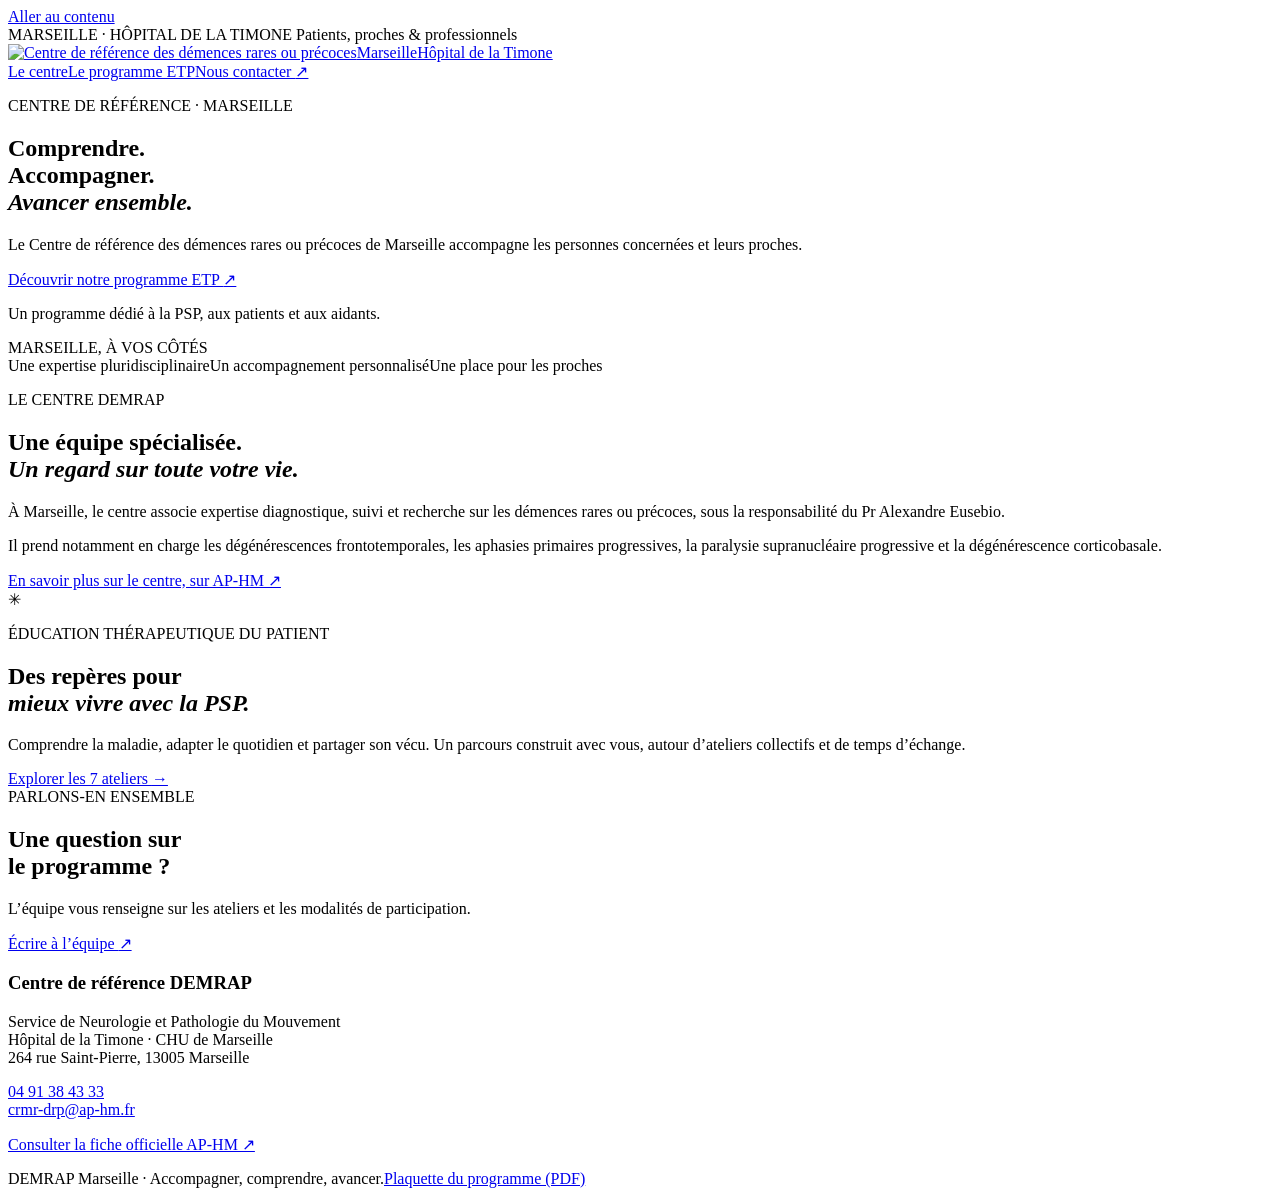
==== index.html @ 9a3f0b8b "Créer le site DEMRAP Marseille et les sept ateliers ETP" ====
<!doctype html><html lang="fr"><head><meta charset="utf-8"><meta name="viewport" content="width=device-width,initial-scale=1"><title>Centre de référence des démences rares ou précoces | DEMRAP Marseille</title><meta name="description" content="Le centre de référence des démences rares ou précoces de Marseille et son programme d’éducation thérapeutique PSP pour les patients et leurs proches."><link rel="icon" href="assets/favicon.svg" type="image/svg+xml"><link rel="stylesheet" href="assets/style.css"></head><body><a class="skip" href="#contenu">Aller au contenu</a><div class="topline">MARSEILLE · HÔPITAL DE LA TIMONE <span>Patients, proches & professionnels</span></div><header><a class="brand" href="index.html"><img class="official-logo" src="assets/logo-demrap.png" alt="Centre de référence des démences rares ou précoces"><span class="brand-location">Marseille<span class="brand-sub">Hôpital de la Timone</span></span></a><nav aria-label="Navigation principale"><a aria-current="page" href="index.html">Le centre</a><a  href="programme-etp.html">Le programme ETP</a><a class="nav-contact" href="#contact">Nous contacter <span aria-hidden="true">↗</span></a></nav></header><main id="contenu"><section class="hero wrap"><div><p class="eyebrow">CENTRE DE RÉFÉRENCE · MARSEILLE</p><h1>Comprendre.<br>Accompagner.<br><em>Avancer ensemble.</em></h1><p class="lead">Le Centre de référence des démences rares ou précoces de Marseille accompagne les personnes concernées et leurs proches.</p><a class="button" href="programme-etp.html">Découvrir notre programme ETP <span aria-hidden="true">↗</span></a><p class="small">Un programme dédié à la PSP, aux patients et aux aidants.</p></div><div class="art" role="img" aria-label="Illustration abstraite d’un paysage méditerranéen : soleil, collines et mer"><div class="sun"></div><div class="hill hill-back"></div><div class="hill hill-front"></div><div class="sea"></div><div class="wave w1"></div><div class="wave w2"></div><div class="arch"></div><span class="art-caption">MARSEILLE, À VOS CÔTÉS</span></div></section><div class="ribbon"><span>Une expertise pluridisciplinaire</span><span>Un accompagnement personnalisé</span><span>Une place pour les proches</span></div><section class="wrap centre"><div><p class="eyebrow">LE CENTRE DEMRAP</p><h2>Une équipe spécialisée.<br><em>Un regard sur toute votre vie.</em></h2></div><div><p>À Marseille, le centre associe expertise diagnostique, suivi et recherche sur les démences rares ou précoces, sous la responsabilité du Pr Alexandre Eusebio.</p><p>Il prend notamment en charge les dégénérescences frontotemporales, les aphasies primaires progressives, la paralysie supranucléaire progressive et la dégénérescence corticobasale.</p><a class="text-link" href="https://fr.ap-hm.fr/site/maladiesrares/crmr-constitutif-des-demences-rares-ou-precoces" target="_blank" rel="noopener">En savoir plus sur le centre, sur AP-HM ↗</a></div></section><section class="program-feature wrap"><div class="feature-symbol" aria-hidden="true">✳</div><div><p class="eyebrow">ÉDUCATION THÉRAPEUTIQUE DU PATIENT</p><h2>Des repères pour<br><em>mieux vivre avec la PSP.</em></h2><p>Comprendre la maladie, adapter le quotidien et partager son vécu. Un parcours construit avec vous, autour d’ateliers collectifs et de temps d’échange.</p><a class="button" href="programme-etp.html">Explorer les 7 ateliers <span aria-hidden="true">→</span></a></div></section></main><footer id="contact"><div><span class="eyebrow">PARLONS-EN ENSEMBLE</span><h2>Une question sur<br>le programme ?</h2><p>L’équipe vous renseigne sur les ateliers et les modalités de participation.</p><a class="button light" href="mailto:crmr-drp@ap-hm.fr">Écrire à l’équipe <span aria-hidden="true">↗</span></a></div><div class="contact-info"><h3>Centre de référence DEMRAP</h3><p>Service de Neurologie et Pathologie du Mouvement<br>Hôpital de la Timone · CHU de Marseille<br>264 rue Saint-Pierre, 13005 Marseille</p><a href="tel:+33491384333">04 91 38 43 33</a><br><a href="mailto:crmr-drp@ap-hm.fr">crmr-drp@ap-hm.fr</a><p><a href="https://fr.ap-hm.fr/site/maladiesrares/crmr-constitutif-des-demences-rares-ou-precoces" target="_blank" rel="noopener">Consulter la fiche officielle AP-HM ↗</a></p></div><div class="footer-bottom"><span>DEMRAP Marseille · Accompagner, comprendre, avancer.</span><a href="assets/programme-etp-psp.pdf">Plaquette du programme (PDF)</a></div></footer></body></html>
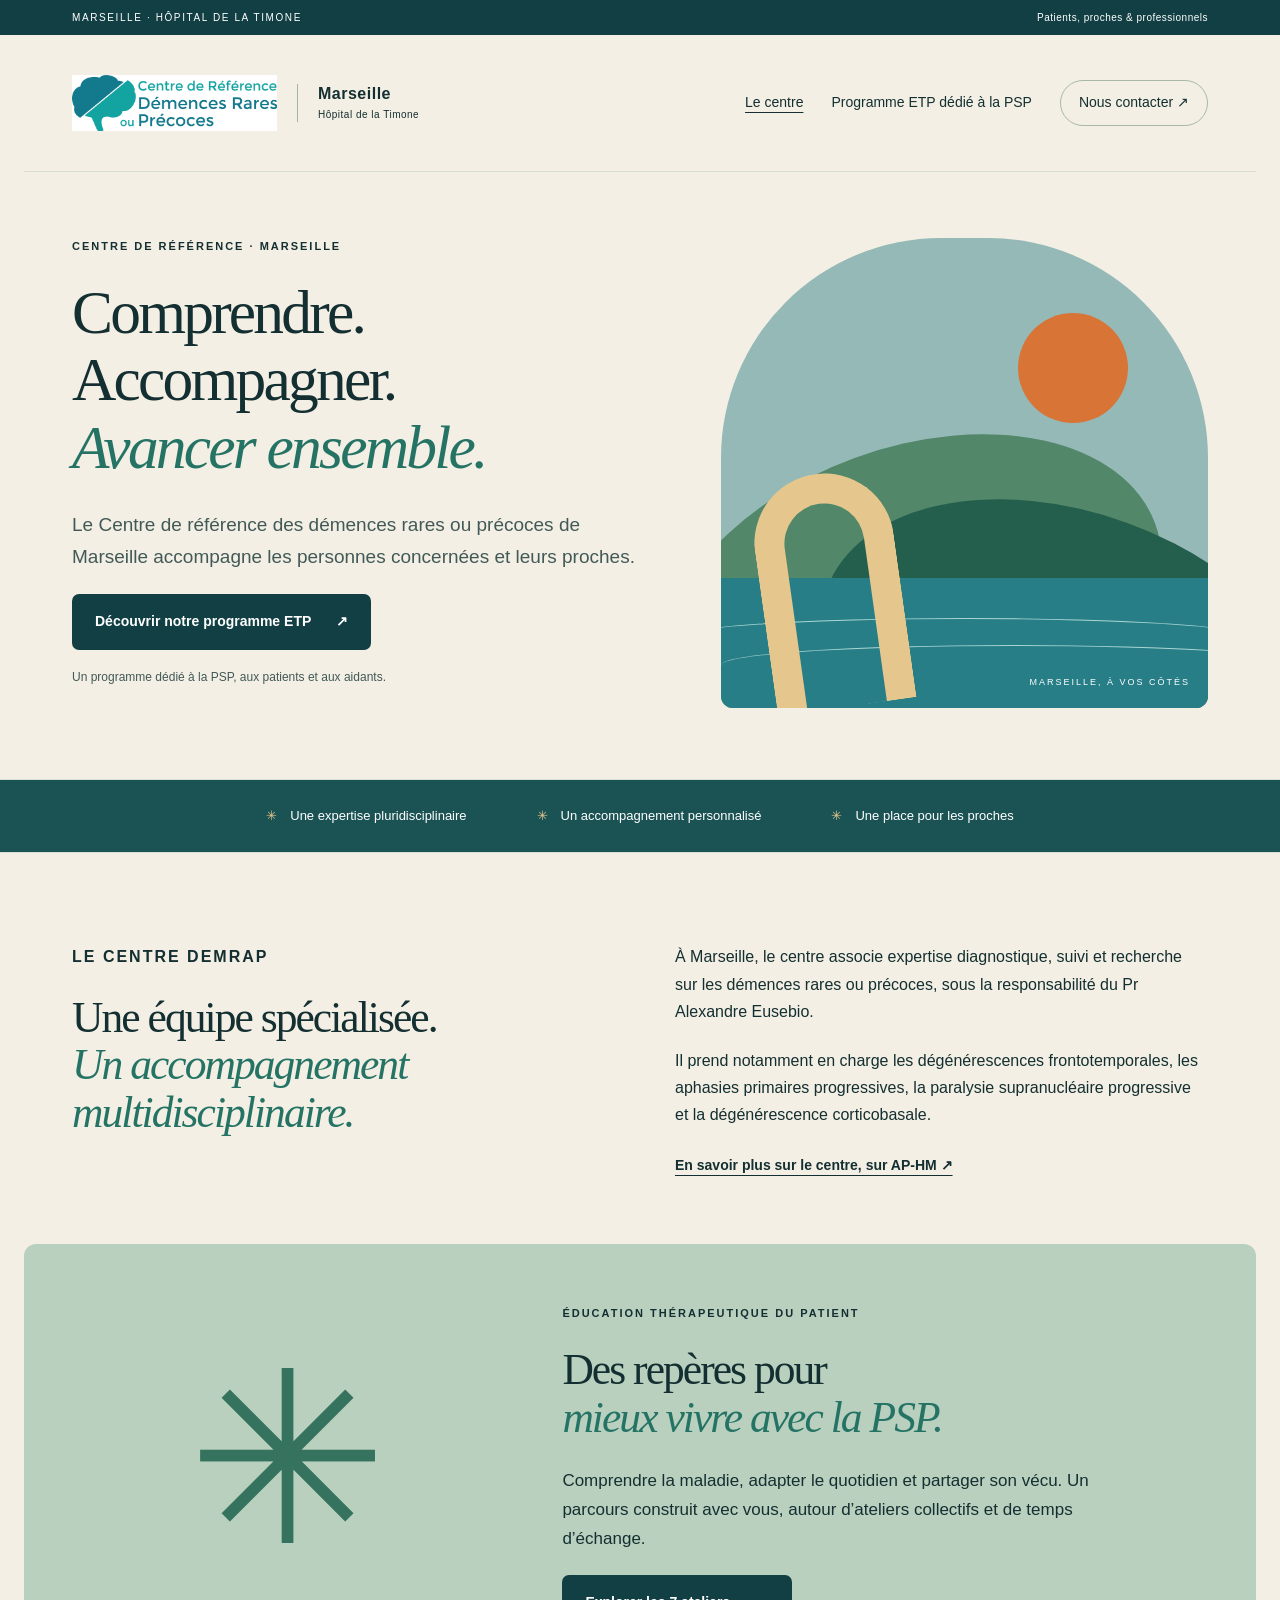
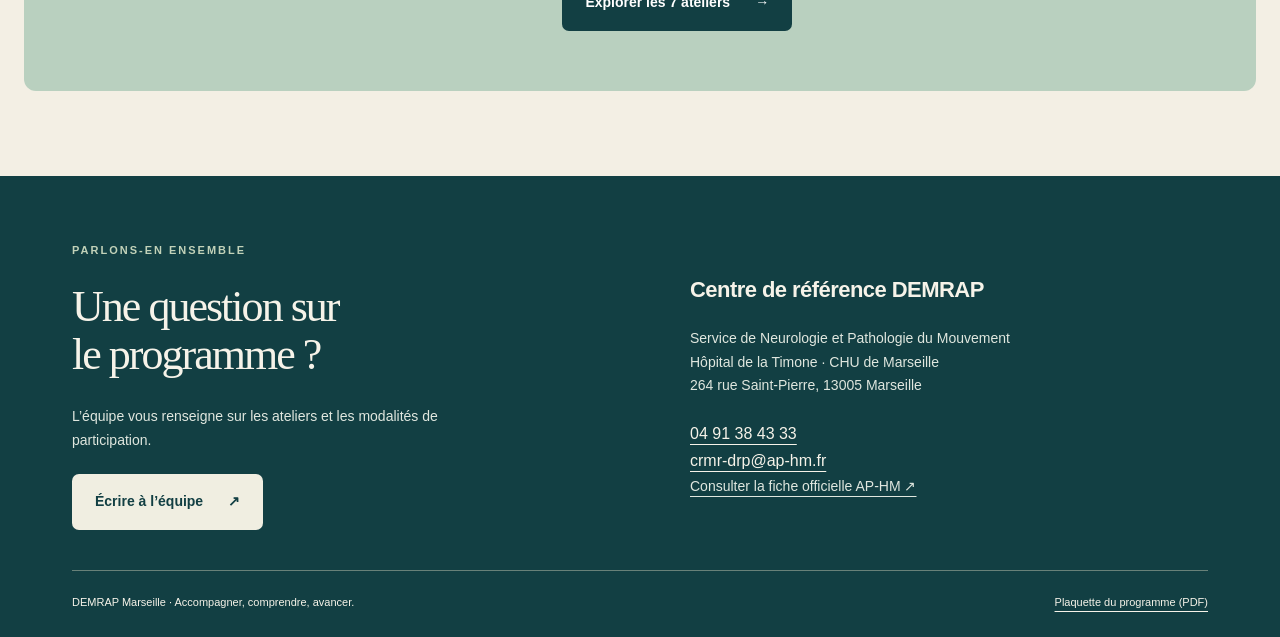
==== commit d6ee10b6: "Préciser le programme PSP et l’accompagnement multidisciplinaire" ====
--- a/index.html
+++ b/index.html
@@ -1 +1 @@
-<!doctype html><html lang="fr"><head><meta charset="utf-8"><meta name="viewport" content="width=device-width,initial-scale=1"><title>Centre de référence des démences rares ou précoces | DEMRAP Marseille</title><meta name="description" content="Le centre de référence des démences rares ou précoces de Marseille et son programme d’éducation thérapeutique PSP pour les patients et leurs proches."><link rel="icon" href="assets/favicon.svg" type="image/svg+xml"><link rel="stylesheet" href="assets/style.css"></head><body><a class="skip" href="#contenu">Aller au contenu</a><div class="topline">MARSEILLE · HÔPITAL DE LA TIMONE <span>Patients, proches & professionnels</span></div><header><a class="brand" href="index.html"><img class="official-logo" src="assets/logo-demrap.png" alt="Centre de référence des démences rares ou précoces"><span class="brand-location">Marseille<span class="brand-sub">Hôpital de la Timone</span></span></a><nav aria-label="Navigation principale"><a aria-current="page" href="index.html">Le centre</a><a  href="programme-etp.html">Le programme ETP</a><a class="nav-contact" href="#contact">Nous contacter <span aria-hidden="true">↗</span></a></nav></header><main id="contenu"><section class="hero wrap"><div><p class="eyebrow">CENTRE DE RÉFÉRENCE · MARSEILLE</p><h1>Comprendre.<br>Accompagner.<br><em>Avancer ensemble.</em></h1><p class="lead">Le Centre de référence des démences rares ou précoces de Marseille accompagne les personnes concernées et leurs proches.</p><a class="button" href="programme-etp.html">Découvrir notre programme ETP <span aria-hidden="true">↗</span></a><p class="small">Un programme dédié à la PSP, aux patients et aux aidants.</p></div><div class="art" role="img" aria-label="Illustration abstraite d’un paysage méditerranéen : soleil, collines et mer"><div class="sun"></div><div class="hill hill-back"></div><div class="hill hill-front"></div><div class="sea"></div><div class="wave w1"></div><div class="wave w2"></div><div class="arch"></div><span class="art-caption">MARSEILLE, À VOS CÔTÉS</span></div></section><div class="ribbon"><span>Une expertise pluridisciplinaire</span><span>Un accompagnement personnalisé</span><span>Une place pour les proches</span></div><section class="wrap centre"><div><p class="eyebrow">LE CENTRE DEMRAP</p><h2>Une équipe spécialisée.<br><em>Un regard sur toute votre vie.</em></h2></div><div><p>À Marseille, le centre associe expertise diagnostique, suivi et recherche sur les démences rares ou précoces, sous la responsabilité du Pr Alexandre Eusebio.</p><p>Il prend notamment en charge les dégénérescences frontotemporales, les aphasies primaires progressives, la paralysie supranucléaire progressive et la dégénérescence corticobasale.</p><a class="text-link" href="https://fr.ap-hm.fr/site/maladiesrares/crmr-constitutif-des-demences-rares-ou-precoces" target="_blank" rel="noopener">En savoir plus sur le centre, sur AP-HM ↗</a></div></section><section class="program-feature wrap"><div class="feature-symbol" aria-hidden="true">✳</div><div><p class="eyebrow">ÉDUCATION THÉRAPEUTIQUE DU PATIENT</p><h2>Des repères pour<br><em>mieux vivre avec la PSP.</em></h2><p>Comprendre la maladie, adapter le quotidien et partager son vécu. Un parcours construit avec vous, autour d’ateliers collectifs et de temps d’échange.</p><a class="button" href="programme-etp.html">Explorer les 7 ateliers <span aria-hidden="true">→</span></a></div></section></main><footer id="contact"><div><span class="eyebrow">PARLONS-EN ENSEMBLE</span><h2>Une question sur<br>le programme ?</h2><p>L’équipe vous renseigne sur les ateliers et les modalités de participation.</p><a class="button light" href="mailto:crmr-drp@ap-hm.fr">Écrire à l’équipe <span aria-hidden="true">↗</span></a></div><div class="contact-info"><h3>Centre de référence DEMRAP</h3><p>Service de Neurologie et Pathologie du Mouvement<br>Hôpital de la Timone · CHU de Marseille<br>264 rue Saint-Pierre, 13005 Marseille</p><a href="tel:+33491384333">04 91 38 43 33</a><br><a href="mailto:crmr-drp@ap-hm.fr">crmr-drp@ap-hm.fr</a><p><a href="https://fr.ap-hm.fr/site/maladiesrares/crmr-constitutif-des-demences-rares-ou-precoces" target="_blank" rel="noopener">Consulter la fiche officielle AP-HM ↗</a></p></div><div class="footer-bottom"><span>DEMRAP Marseille · Accompagner, comprendre, avancer.</span><a href="assets/programme-etp-psp.pdf">Plaquette du programme (PDF)</a></div></footer></body></html>+<!doctype html><html lang="fr"><head><meta charset="utf-8"><meta name="viewport" content="width=device-width,initial-scale=1"><title>Centre de référence des démences rares ou précoces | DEMRAP Marseille</title><meta name="description" content="Le centre de référence des démences rares ou précoces de Marseille et son programme d’éducation thérapeutique PSP pour les patients et leurs proches."><link rel="icon" href="assets/favicon.svg" type="image/svg+xml"><link rel="stylesheet" href="assets/style.css"></head><body><a class="skip" href="#contenu">Aller au contenu</a><div class="topline">MARSEILLE · HÔPITAL DE LA TIMONE <span>Patients, proches & professionnels</span></div><header><a class="brand" href="index.html"><img class="official-logo" src="assets/logo-demrap.png" alt="Centre de référence des démences rares ou précoces"><span class="brand-location">Marseille<span class="brand-sub">Hôpital de la Timone</span></span></a><nav aria-label="Navigation principale"><a aria-current="page" href="index.html">Le centre</a><a  href="programme-etp.html">Programme ETP dédié à la PSP</a><a class="nav-contact" href="#contact">Nous contacter <span aria-hidden="true">↗</span></a></nav></header><main id="contenu"><section class="hero wrap"><div><p class="eyebrow">CENTRE DE RÉFÉRENCE · MARSEILLE</p><h1>Comprendre.<br>Accompagner.<br><em>Avancer ensemble.</em></h1><p class="lead">Le Centre de référence des démences rares ou précoces de Marseille accompagne les personnes concernées et leurs proches.</p><a class="button" href="programme-etp.html">Découvrir notre programme ETP <span aria-hidden="true">↗</span></a><p class="small">Un programme dédié à la PSP, aux patients et aux aidants.</p></div><div class="art" role="img" aria-label="Illustration abstraite d’un paysage méditerranéen : soleil, collines et mer"><div class="sun"></div><div class="hill hill-back"></div><div class="hill hill-front"></div><div class="sea"></div><div class="wave w1"></div><div class="wave w2"></div><div class="arch"></div><span class="art-caption">MARSEILLE, À VOS CÔTÉS</span></div></section><div class="ribbon"><span>Une expertise pluridisciplinaire</span><span>Un accompagnement personnalisé</span><span>Une place pour les proches</span></div><section class="wrap centre"><div><p class="eyebrow">LE CENTRE DEMRAP</p><h2>Une équipe spécialisée.<br><em>Un accompagnement multidisciplinaire.</em></h2></div><div><p>À Marseille, le centre associe expertise diagnostique, suivi et recherche sur les démences rares ou précoces, sous la responsabilité du Pr Alexandre Eusebio.</p><p>Il prend notamment en charge les dégénérescences frontotemporales, les aphasies primaires progressives, la paralysie supranucléaire progressive et la dégénérescence corticobasale.</p><a class="text-link" href="https://fr.ap-hm.fr/site/maladiesrares/crmr-constitutif-des-demences-rares-ou-precoces" target="_blank" rel="noopener">En savoir plus sur le centre, sur AP-HM ↗</a></div></section><section class="program-feature wrap"><div class="feature-symbol" aria-hidden="true">✳</div><div><p class="eyebrow">ÉDUCATION THÉRAPEUTIQUE DU PATIENT</p><h2>Des repères pour<br><em>mieux vivre avec la PSP.</em></h2><p>Comprendre la maladie, adapter le quotidien et partager son vécu. Un parcours construit avec vous, autour d’ateliers collectifs et de temps d’échange.</p><a class="button" href="programme-etp.html">Explorer les 7 ateliers <span aria-hidden="true">→</span></a></div></section></main><footer id="contact"><div><span class="eyebrow">PARLONS-EN ENSEMBLE</span><h2>Une question sur<br>le programme ?</h2><p>L’équipe vous renseigne sur les ateliers et les modalités de participation.</p><a class="button light" href="mailto:crmr-drp@ap-hm.fr">Écrire à l’équipe <span aria-hidden="true">↗</span></a></div><div class="contact-info"><h3>Centre de référence DEMRAP</h3><p>Service de Neurologie et Pathologie du Mouvement<br>Hôpital de la Timone · CHU de Marseille<br>264 rue Saint-Pierre, 13005 Marseille</p><a href="tel:+33491384333">04 91 38 43 33</a><br><a href="mailto:crmr-drp@ap-hm.fr">crmr-drp@ap-hm.fr</a><p><a href="https://fr.ap-hm.fr/site/maladiesrares/crmr-constitutif-des-demences-rares-ou-precoces" target="_blank" rel="noopener">Consulter la fiche officielle AP-HM ↗</a></p></div><div class="footer-bottom"><span>DEMRAP Marseille · Accompagner, comprendre, avancer.</span><a href="assets/programme-etp-psp.pdf">Plaquette du programme (PDF)</a></div></footer></body></html>
--- a/assets/style.css
+++ b/assets/style.css
@@ -0,0 +1,3 @@
+:root{--ink:#142f31;--green:#123f43;--paper:#f3efe4;--muted:#425957;--line:#d8ded5;--peach:#e9b39b;--mint:#b9d0bf}*{box-sizing:border-box}html{scroll-behavior:smooth;scroll-padding-top:25px}body{margin:0;background:var(--paper);color:var(--ink);font-family:Arial,Helvetica,sans-serif;font-size:17px;line-height:1.7}a{color:inherit;text-underline-offset:5px}a:focus-visible{outline:3px solid #ab5435;outline-offset:6px}h1,h2,h3,p{margin-top:0}h1,h2{font-family:Georgia,'Times New Roman',serif;font-weight:400;line-height:1.1;letter-spacing:-.045em}h1{font-size:clamp(42px,4.8vw,70px);margin-bottom:28px}h2{font-size:clamp(34px,3.4vw,48px);margin-bottom:25px}h3{font-size:22px;line-height:1.3;letter-spacing:-.025em}em{color:#247364;font-weight:400}p{margin-bottom:22px}.wrap{max-width:1232px;margin:auto;padding-left:48px;padding-right:48px}.topline{background:var(--green);color:white;padding:9px max(48px,calc((100vw - 1136px)/2));display:flex;justify-content:space-between;font-size:10px;letter-spacing:1.6px}.topline span{letter-spacing:.5px}header{max-width:1232px;margin:auto;padding:27px 48px;display:flex;align-items:center;justify-content:space-between;border-bottom:1px solid var(--line);gap:25px}.brand{text-decoration:none;font-size:24px;font-weight:bold;letter-spacing:2px;display:flex;gap:13px;align-items:center;line-height:1.25}.brand-icon{font-size:50px;line-height:1;color:#668672}.brand-sub{display:block;font-weight:400;font-size:10px;letter-spacing:.5px;margin-top:5px}nav{display:flex;gap:28px;align-items:center}nav a{text-decoration:none;font-size:14px}nav a[aria-current]{text-decoration:underline}.nav-contact{border:1px solid #a9b7aa;border-radius:30px;padding:10px 18px}.hero{display:grid;grid-template-columns:1.2fr 1fr;gap:65px;align-items:center;padding-top:65px;padding-bottom:70px}.eyebrow{font-size:11px;font-weight:bold;letter-spacing:2px;margin-bottom:23px;display:block}.lead{font-size:19px;line-height:1.65;max-width:690px;color:var(--muted)}.button{display:inline-flex;align-items:center;justify-content:space-between;gap:25px;background:var(--green);color:white;border-radius:7px;padding:16px 23px;text-decoration:none;font-size:14px;font-weight:bold;transition:background .2s,transform .2s}.button:hover{background:#38675e;transform:translateY(-2px)}.small{font-size:12px;color:var(--muted);margin-top:17px}.art{position:relative;overflow:hidden;height:470px;border-radius:220px 220px 12px 12px;background:#94b9b6;isolation:isolate}.sun{position:absolute;width:110px;height:110px;border-radius:50%;background:#d97437;top:75px;right:80px}.hill{position:absolute;width:520px;height:330px;border-radius:50%;transform:rotate(-20deg)}.hill-back{background:#52876a;top:210px;left:-70px}.hill-front{background:#245f4d;top:275px;left:90px;transform:rotate(20deg)}.sea{position:absolute;bottom:0;height:130px;width:100%;background:#287e87}.wave{position:absolute;bottom:50px;left:-10%;width:120%;height:40px;border-top:1px solid #e7efe6;border-radius:50%}.w2{bottom:23px;left:0}.arch{position:absolute;bottom:0;left:40px;width:140px;height:235px;border:30px solid #e5c78d;border-bottom:0;border-radius:90px 90px 0 0;transform:rotate(-8deg)}.art-caption{position:absolute;bottom:18px;right:18px;font-size:9px;letter-spacing:2px}.ribbon{display:flex;justify-content:center;gap:70px;padding:25px 30px;border-block:1px solid var(--line);font-size:13px}.ribbon span:before{content:'✳';margin-right:13px;color:#708b6e}.centre{display:grid;grid-template-columns:1fr 1fr;gap:70px;padding-top:90px;padding-bottom:65px}.centre p{font-size:16px}.text-link{font-size:14px;font-weight:bold}.program-feature{background:var(--mint);border-radius:12px;margin-bottom:85px;padding-top:60px;padding-bottom:60px;display:grid;grid-template-columns:.8fr 1.2fr;gap:60px}.feature-symbol{font-size:240px;text-align:center;line-height:1.3;color:#35735e}.program-feature p{max-width:580px}footer{background:var(--green);color:#f6f3e9;padding:65px max(48px,calc((100vw - 1136px)/2)) 25px;display:grid;grid-template-columns:1fr 1fr;gap:40px 100px}footer h2{font-size:44px}footer p{font-size:14px;max-width:400px;color:#e0e7df}footer .eyebrow{color:#c2d2b9}.light{background:#f0eee1;color:var(--green)}.light:hover{background:#dfe5d4}.contact-info{padding-top:35px;font-size:16px}.footer-bottom{grid-column:1/-1;border-top:1px solid #688179;padding-top:22px;display:flex;justify-content:space-between;font-size:11px}.page-intro{padding-top:40px;padding-bottom:55px}.breadcrumb{font-size:13px;display:inline-block;margin-bottom:32px;text-decoration:none}.page-intro .eyebrow{margin-top:12px}.journey{display:grid;grid-template-columns:repeat(3,1fr);gap:35px;padding-top:35px;padding-bottom:30px;background:var(--mint);border-radius:10px}.journey span{font-size:10px;font-weight:bold;letter-spacing:1.5px}.journey h3{margin-top:15px;font-size:20px}.journey p{font-size:14px}.ateliers{padding-top:70px;padding-bottom:70px}.section-title{display:flex;justify-content:space-between;align-items:center}.section-title p{font-size:13px}.workshops{list-style:none;padding:0;margin:0;border-top:1px solid var(--line)}.workshop{display:grid;grid-template-columns:36px 75px 1fr 30px;gap:24px;align-items:center;text-decoration:none;padding:30px 10px;border-bottom:1px solid var(--line);transition:background .2s}.workshop:hover{background:var(--mint)}.number{align-self:start;font-size:12px}.workshop-icon{display:grid;place-items:center;background:#a9c9b4;width:70px;height:80px;border-radius:40px 40px 6px 6px;font-size:40px}.workshops li:nth-child(3n+2) .workshop-icon{background:#e4b88f}.workshops li:nth-child(3n) .workshop-icon{background:#a0cbd0}.workshop .eyebrow{font-size:9px;margin-bottom:8px}.workshop h3{margin-bottom:10px;font-size:23px}.workshop p{font-size:14px;margin:0;color:var(--muted)}.arrow{font-size:28px}.detail-intro{padding-top:35px;padding-bottom:45px}.detail-intro h1{max-width:1000px;font-size:clamp(38px,4.6vw,62px)}.tags{display:flex;flex-wrap:wrap;gap:10px}.tags span{border:1px solid #c9d4c8;padding:6px 15px;border-radius:30px;font-size:12px}.detail-grid{display:grid;grid-template-columns:1fr 300px;gap:80px;padding-bottom:60px}.detail-grid article section{padding:36px 0;border-top:1px solid var(--line)}.detail-grid h2{font-size:35px}.detail-grid h3{font-size:20px;margin-top:28px}.detail-grid article p,.objectives{font-size:16px}.objectives{padding-left:22px}.objectives li{padding-left:10px;margin-bottom:16px}aside{align-self:start;background:var(--mint);padding:30px;border-radius:130px 130px 10px 10px;font-size:14px}aside h2{font-size:30px!important}.aside-symbol{text-align:center;font-size:75px;margin:0 0 15px;color:#255e4d}aside hr{border:0;border-top:1px solid #bfcbbc;margin:25px 0}.next{border-top:1px solid var(--line);justify-content:space-between;padding-top:28px;padding-bottom:45px}.skip{position:absolute;left:10px;top:-100px;z-index:10;padding:10px;background:white}.skip:focus{top:10px}@media(min-width:1300px){.program-feature,.journey{max-width:1136px}}@media(max-width:850px){.wrap{padding-left:25px;padding-right:25px}header{padding:20px 25px;flex-wrap:wrap}nav{gap:20px}.hero{gap:30px}.art{height:390px}.ribbon{gap:20px;font-size:11px}.centre{gap:30px}.program-feature{border-radius:0;gap:25px}.feature-symbol{font-size:180px}.detail-grid{gap:30px;grid-template-columns:1fr 240px}footer{padding:45px 25px 25px;gap:35px}.topline{padding:8px 25px}}@media(max-width:600px){body{font-size:16px}.topline span{display:none}header{gap:20px}header nav{width:100%;justify-content:space-between;gap:8px}nav a{font-size:12px}.nav-contact{padding:7px 10px}.hero{grid-template-columns:1fr;padding-top:40px;gap:30px;padding-bottom:35px}.hero h1{font-size:45px}.hero .button{font-size:12px;padding:15px}.art{height:290px;border-radius:150px 150px 8px 8px}.sun{top:35px;width:80px;height:80px}.hill-back{top:140px}.hill-front{top:190px}.arch{height:160px;width:110px;border-width:23px}.sea{height:80px}.ribbon{flex-direction:column;gap:8px;padding:20px 25px}.centre{grid-template-columns:1fr;gap:8px;padding-top:45px;padding-bottom:35px}.program-feature{grid-template-columns:1fr;padding-top:30px;padding-bottom:35px;margin-bottom:35px;gap:0}.feature-symbol{font-size:95px;text-align:left;line-height:1}.lead{font-size:17px}footer{grid-template-columns:1fr}footer h2{font-size:36px}.contact-info{padding-top:0}.footer-bottom{flex-direction:column;gap:15px}.journey{grid-template-columns:1fr;gap:8px;border-radius:0}.journey article{border-bottom:1px solid var(--line)}.section-title{align-items:start;gap:15px}.workshop{grid-template-columns:25px 1fr 20px;gap:10px;padding:24px 0}.workshop-icon{display:none}.workshop h3{font-size:20px}.workshop .eyebrow{font-size:8px}.detail-grid{grid-template-columns:1fr}.detail-grid aside{border-radius:10px}.detail-intro h1{font-size:39px}.detail-grid h2{font-size:31px}.next{gap:20px}.next a{font-size:12px}.page-intro{padding-bottom:35px}.ateliers{padding-top:40px}}@media(prefers-reduced-motion:reduce){html{scroll-behavior:auto}*{transition:none!important}}@media print{header,.topline,footer,.next,.button{display:none}.detail-grid{display:block}body{background:white;color:black}aside{break-inside:avoid}.wrap{padding:0}h1{font-size:32px}}
+
+.official-logo{width:205px;height:82px;object-fit:contain}.brand{gap:20px}.brand-location{font-size:16px;letter-spacing:.5px;border-left:1px solid #a1b4ac;padding-left:20px}.art-caption{color:white}.ribbon{background:#1b5355;color:#fff}.ribbon span:before{color:#e5c78d}.wave{border-color:#a9d6d4}.brand-sub{font-size:10px}@media(max-width:600px){.official-logo{width:170px;height:70px}.brand-location{font-size:14px;padding-left:15px}.brand{gap:15px}}
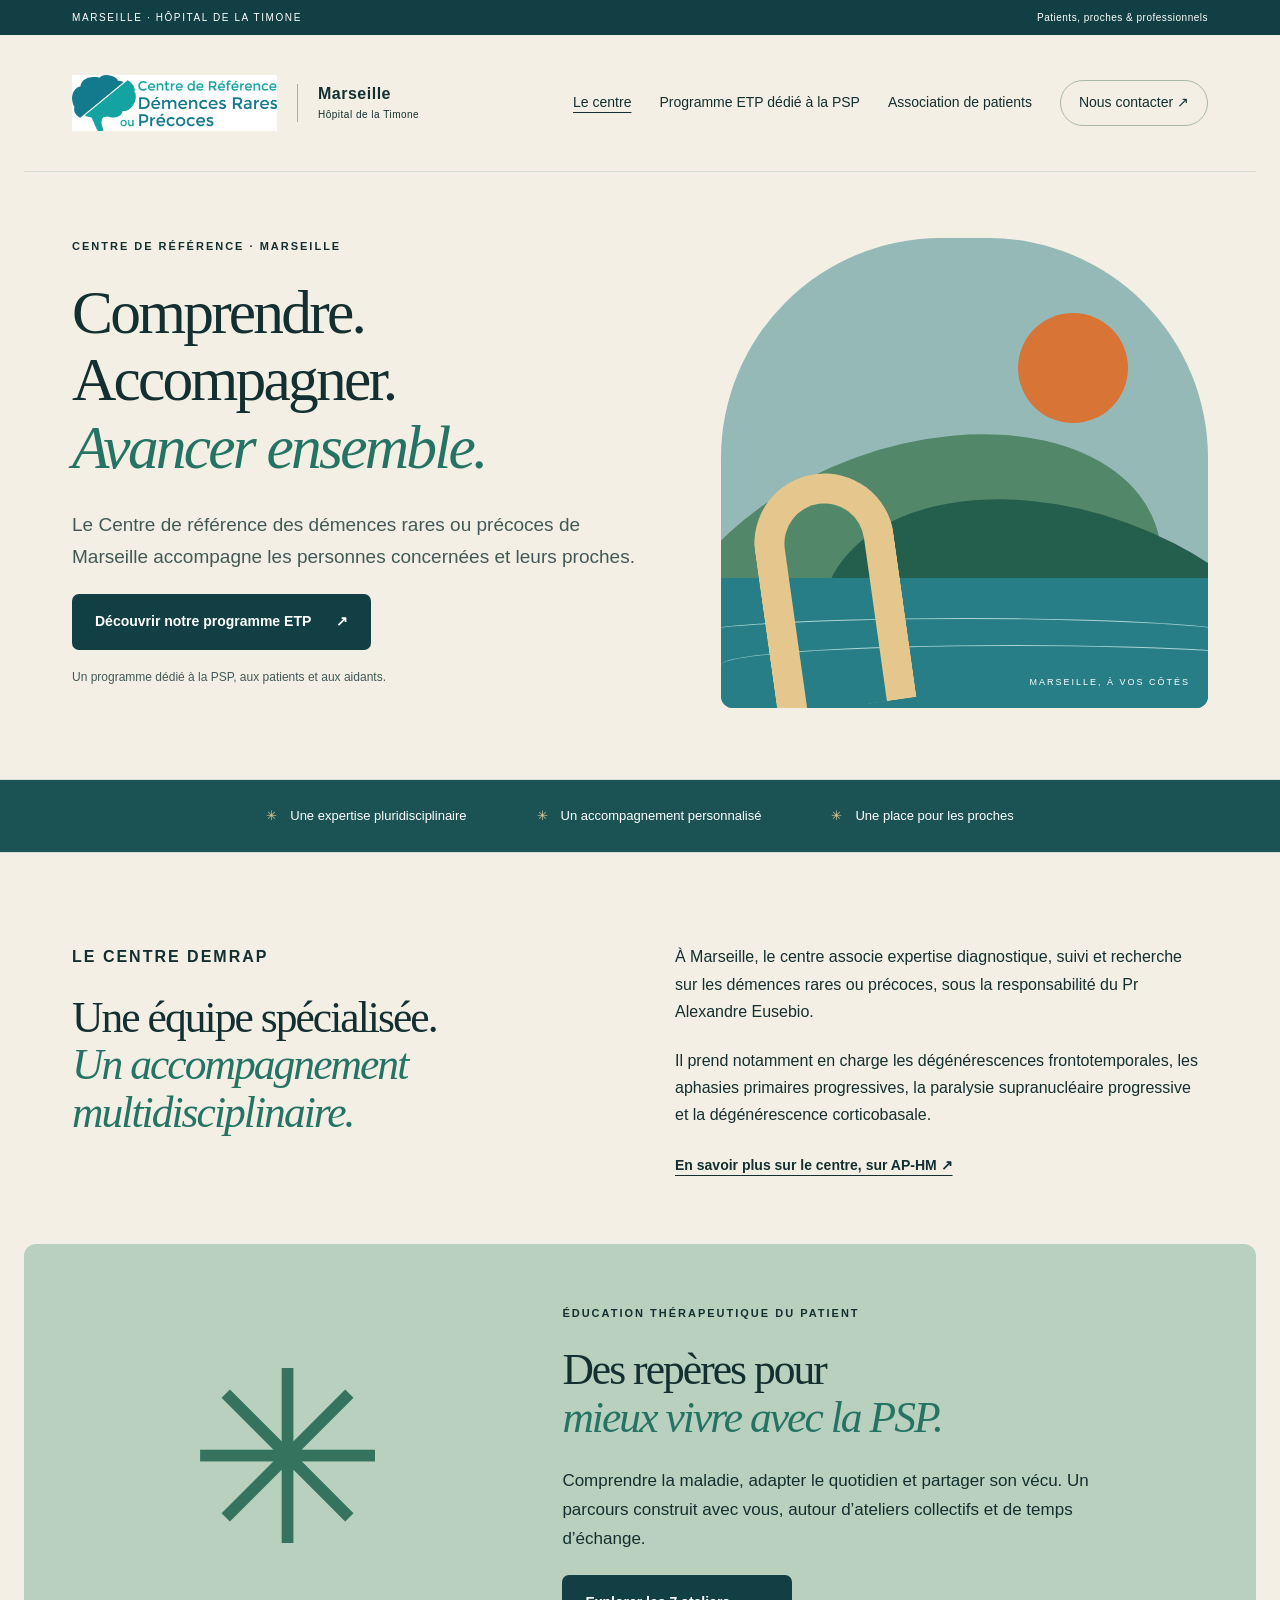
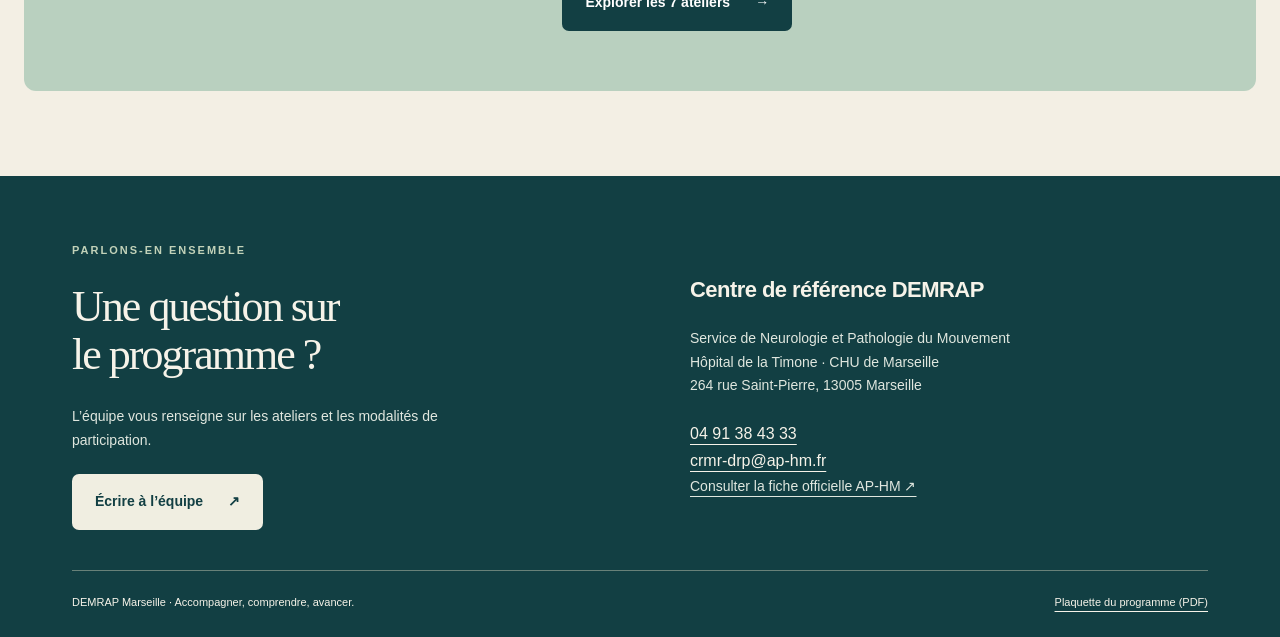
==== commit e1c88399: "Ajouter la page PSP France et son contact direct" ====
--- a/index.html
+++ b/index.html
@@ -1 +1 @@
-<!doctype html><html lang="fr"><head><meta charset="utf-8"><meta name="viewport" content="width=device-width,initial-scale=1"><title>Centre de référence des démences rares ou précoces | DEMRAP Marseille</title><meta name="description" content="Le centre de référence des démences rares ou précoces de Marseille et son programme d’éducation thérapeutique PSP pour les patients et leurs proches."><link rel="icon" href="assets/favicon.svg" type="image/svg+xml"><link rel="stylesheet" href="assets/style.css"></head><body><a class="skip" href="#contenu">Aller au contenu</a><div class="topline">MARSEILLE · HÔPITAL DE LA TIMONE <span>Patients, proches & professionnels</span></div><header><a class="brand" href="index.html"><img class="official-logo" src="assets/logo-demrap.png" alt="Centre de référence des démences rares ou précoces"><span class="brand-location">Marseille<span class="brand-sub">Hôpital de la Timone</span></span></a><nav aria-label="Navigation principale"><a aria-current="page" href="index.html">Le centre</a><a  href="programme-etp.html">Programme ETP dédié à la PSP</a><a class="nav-contact" href="#contact">Nous contacter <span aria-hidden="true">↗</span></a></nav></header><main id="contenu"><section class="hero wrap"><div><p class="eyebrow">CENTRE DE RÉFÉRENCE · MARSEILLE</p><h1>Comprendre.<br>Accompagner.<br><em>Avancer ensemble.</em></h1><p class="lead">Le Centre de référence des démences rares ou précoces de Marseille accompagne les personnes concernées et leurs proches.</p><a class="button" href="programme-etp.html">Découvrir notre programme ETP <span aria-hidden="true">↗</span></a><p class="small">Un programme dédié à la PSP, aux patients et aux aidants.</p></div><div class="art" role="img" aria-label="Illustration abstraite d’un paysage méditerranéen : soleil, collines et mer"><div class="sun"></div><div class="hill hill-back"></div><div class="hill hill-front"></div><div class="sea"></div><div class="wave w1"></div><div class="wave w2"></div><div class="arch"></div><span class="art-caption">MARSEILLE, À VOS CÔTÉS</span></div></section><div class="ribbon"><span>Une expertise pluridisciplinaire</span><span>Un accompagnement personnalisé</span><span>Une place pour les proches</span></div><section class="wrap centre"><div><p class="eyebrow">LE CENTRE DEMRAP</p><h2>Une équipe spécialisée.<br><em>Un accompagnement multidisciplinaire.</em></h2></div><div><p>À Marseille, le centre associe expertise diagnostique, suivi et recherche sur les démences rares ou précoces, sous la responsabilité du Pr Alexandre Eusebio.</p><p>Il prend notamment en charge les dégénérescences frontotemporales, les aphasies primaires progressives, la paralysie supranucléaire progressive et la dégénérescence corticobasale.</p><a class="text-link" href="https://fr.ap-hm.fr/site/maladiesrares/crmr-constitutif-des-demences-rares-ou-precoces" target="_blank" rel="noopener">En savoir plus sur le centre, sur AP-HM ↗</a></div></section><section class="program-feature wrap"><div class="feature-symbol" aria-hidden="true">✳</div><div><p class="eyebrow">ÉDUCATION THÉRAPEUTIQUE DU PATIENT</p><h2>Des repères pour<br><em>mieux vivre avec la PSP.</em></h2><p>Comprendre la maladie, adapter le quotidien et partager son vécu. Un parcours construit avec vous, autour d’ateliers collectifs et de temps d’échange.</p><a class="button" href="programme-etp.html">Explorer les 7 ateliers <span aria-hidden="true">→</span></a></div></section></main><footer id="contact"><div><span class="eyebrow">PARLONS-EN ENSEMBLE</span><h2>Une question sur<br>le programme ?</h2><p>L’équipe vous renseigne sur les ateliers et les modalités de participation.</p><a class="button light" href="mailto:crmr-drp@ap-hm.fr">Écrire à l’équipe <span aria-hidden="true">↗</span></a></div><div class="contact-info"><h3>Centre de référence DEMRAP</h3><p>Service de Neurologie et Pathologie du Mouvement<br>Hôpital de la Timone · CHU de Marseille<br>264 rue Saint-Pierre, 13005 Marseille</p><a href="tel:+33491384333">04 91 38 43 33</a><br><a href="mailto:crmr-drp@ap-hm.fr">crmr-drp@ap-hm.fr</a><p><a href="https://fr.ap-hm.fr/site/maladiesrares/crmr-constitutif-des-demences-rares-ou-precoces" target="_blank" rel="noopener">Consulter la fiche officielle AP-HM ↗</a></p></div><div class="footer-bottom"><span>DEMRAP Marseille · Accompagner, comprendre, avancer.</span><a href="assets/programme-etp-psp.pdf">Plaquette du programme (PDF)</a></div></footer></body></html>+<!doctype html><html lang="fr"><head><meta charset="utf-8"><meta name="viewport" content="width=device-width,initial-scale=1"><title>Centre de référence des démences rares ou précoces | DEMRAP Marseille</title><meta name="description" content="Le centre de référence des démences rares ou précoces de Marseille et son programme d’éducation thérapeutique PSP pour les patients et leurs proches."><link rel="icon" href="assets/favicon.svg" type="image/svg+xml"><link rel="stylesheet" href="assets/style.css"><link rel="stylesheet" href="assets/association.css"></head><body><a class="skip" href="#contenu">Aller au contenu</a><div class="topline">MARSEILLE · HÔPITAL DE LA TIMONE <span>Patients, proches & professionnels</span></div><header><a class="brand" href="index.html"><img class="official-logo" src="assets/logo-demrap.png" alt="Centre de référence des démences rares ou précoces"><span class="brand-location">Marseille<span class="brand-sub">Hôpital de la Timone</span></span></a><nav aria-label="Navigation principale"><a aria-current="page" href="index.html">Le centre</a><a  href="programme-etp.html">Programme ETP dédié à la PSP</a><a  href="association-patients.html">Association de patients</a><a class="nav-contact" href="#contact">Nous contacter <span aria-hidden="true">↗</span></a></nav></header><main id="contenu"><section class="hero wrap"><div><p class="eyebrow">CENTRE DE RÉFÉRENCE · MARSEILLE</p><h1>Comprendre.<br>Accompagner.<br><em>Avancer ensemble.</em></h1><p class="lead">Le Centre de référence des démences rares ou précoces de Marseille accompagne les personnes concernées et leurs proches.</p><a class="button" href="programme-etp.html">Découvrir notre programme ETP <span aria-hidden="true">↗</span></a><p class="small">Un programme dédié à la PSP, aux patients et aux aidants.</p></div><div class="art" role="img" aria-label="Illustration abstraite d’un paysage méditerranéen : soleil, collines et mer"><div class="sun"></div><div class="hill hill-back"></div><div class="hill hill-front"></div><div class="sea"></div><div class="wave w1"></div><div class="wave w2"></div><div class="arch"></div><span class="art-caption">MARSEILLE, À VOS CÔTÉS</span></div></section><div class="ribbon"><span>Une expertise pluridisciplinaire</span><span>Un accompagnement personnalisé</span><span>Une place pour les proches</span></div><section class="wrap centre"><div><p class="eyebrow">LE CENTRE DEMRAP</p><h2>Une équipe spécialisée.<br><em>Un accompagnement multidisciplinaire.</em></h2></div><div><p>À Marseille, le centre associe expertise diagnostique, suivi et recherche sur les démences rares ou précoces, sous la responsabilité du Pr Alexandre Eusebio.</p><p>Il prend notamment en charge les dégénérescences frontotemporales, les aphasies primaires progressives, la paralysie supranucléaire progressive et la dégénérescence corticobasale.</p><a class="text-link" href="https://fr.ap-hm.fr/site/maladiesrares/crmr-constitutif-des-demences-rares-ou-precoces" target="_blank" rel="noopener">En savoir plus sur le centre, sur AP-HM ↗</a></div></section><section class="program-feature wrap"><div class="feature-symbol" aria-hidden="true">✳</div><div><p class="eyebrow">ÉDUCATION THÉRAPEUTIQUE DU PATIENT</p><h2>Des repères pour<br><em>mieux vivre avec la PSP.</em></h2><p>Comprendre la maladie, adapter le quotidien et partager son vécu. Un parcours construit avec vous, autour d’ateliers collectifs et de temps d’échange.</p><a class="button" href="programme-etp.html">Explorer les 7 ateliers <span aria-hidden="true">→</span></a></div></section></main><footer id="contact"><div><span class="eyebrow">PARLONS-EN ENSEMBLE</span><h2>Une question sur<br>le programme ?</h2><p>L’équipe vous renseigne sur les ateliers et les modalités de participation.</p><a class="button light" href="mailto:crmr-drp@ap-hm.fr">Écrire à l’équipe <span aria-hidden="true">↗</span></a></div><div class="contact-info"><h3>Centre de référence DEMRAP</h3><p>Service de Neurologie et Pathologie du Mouvement<br>Hôpital de la Timone · CHU de Marseille<br>264 rue Saint-Pierre, 13005 Marseille</p><a href="tel:+33491384333">04 91 38 43 33</a><br><a href="mailto:crmr-drp@ap-hm.fr">crmr-drp@ap-hm.fr</a><p><a href="https://fr.ap-hm.fr/site/maladiesrares/crmr-constitutif-des-demences-rares-ou-precoces" target="_blank" rel="noopener">Consulter la fiche officielle AP-HM ↗</a></p></div><div class="footer-bottom"><span>DEMRAP Marseille · Accompagner, comprendre, avancer.</span><a href="assets/programme-etp-psp.pdf">Plaquette du programme (PDF)</a></div></footer></body></html>
